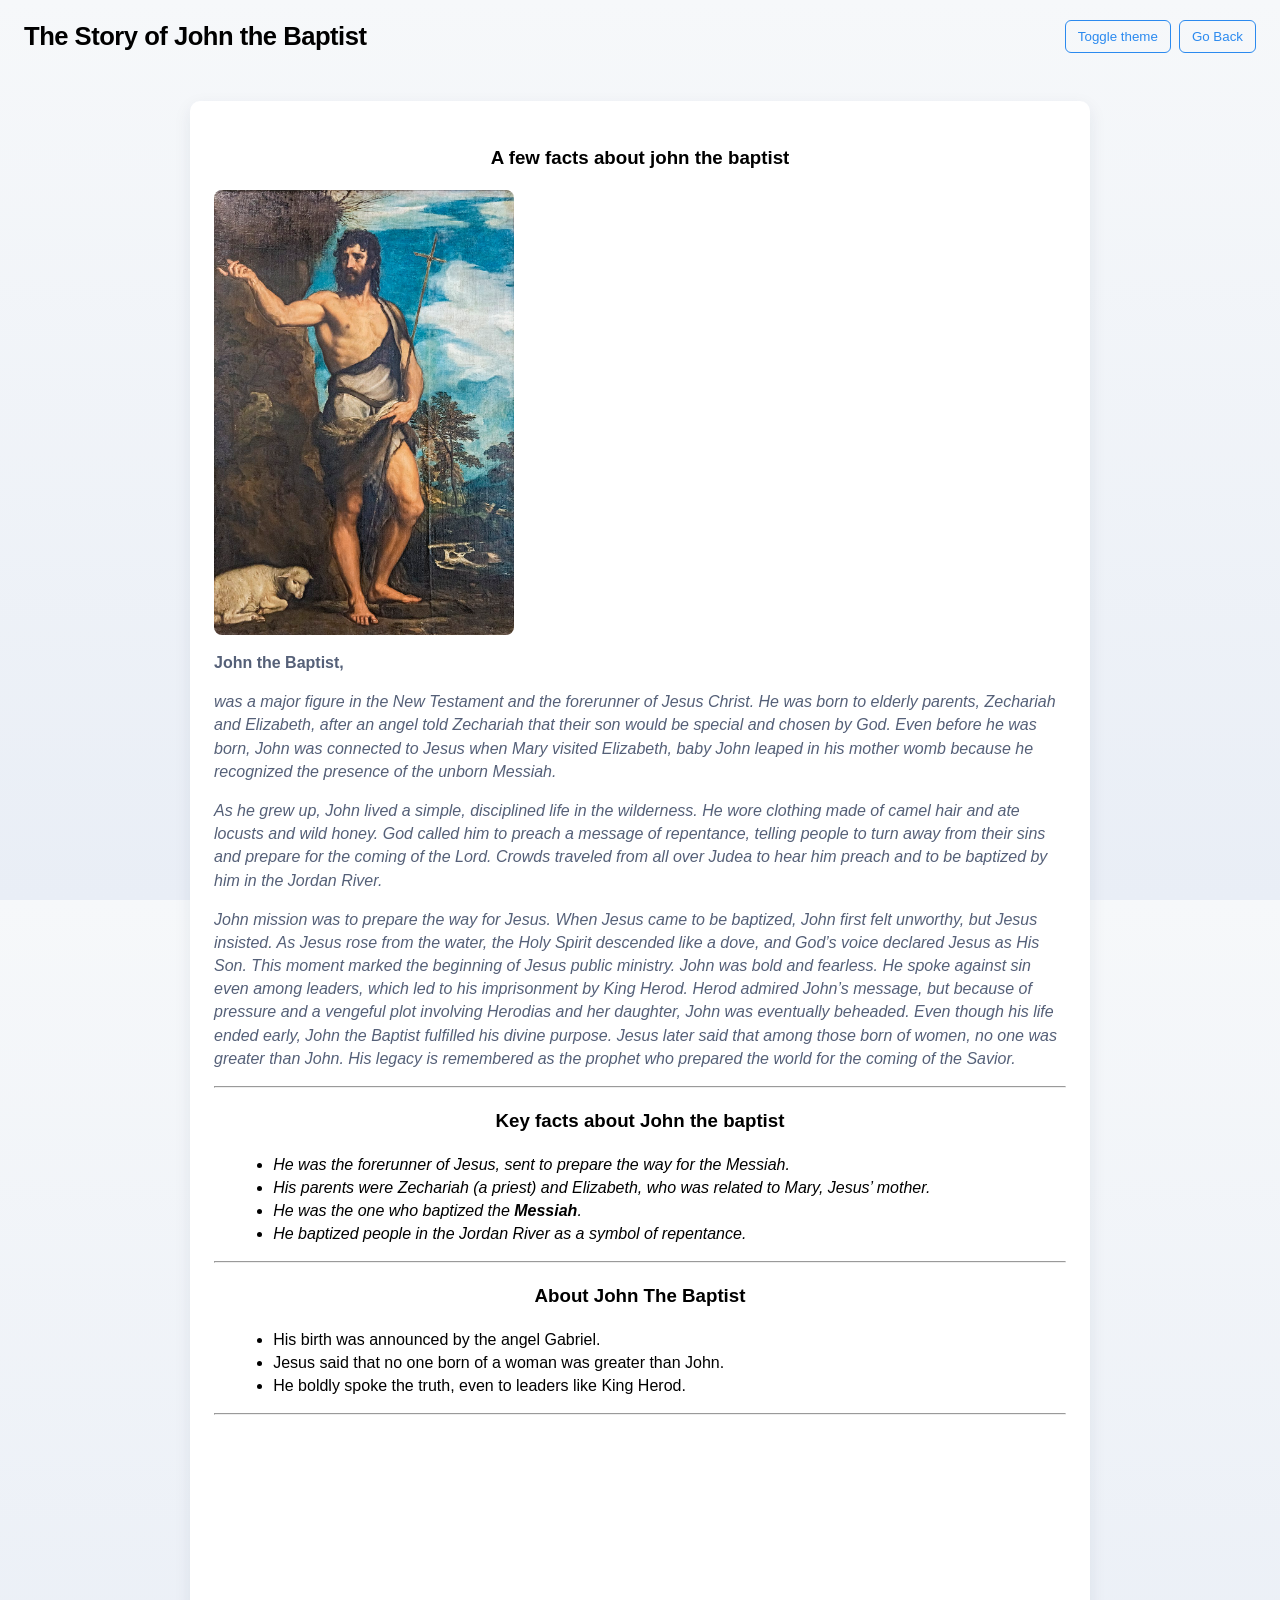
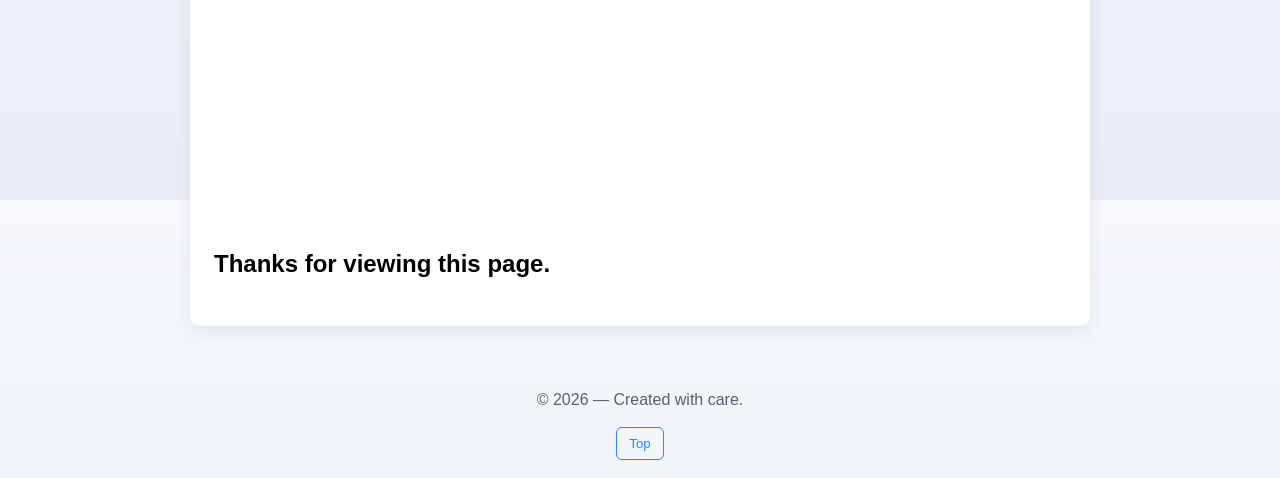
==== john/index.html @ d0eff681 "Updated all files" ====
<!doctype html>
<html>
<head>
 <title>John The Baptist</title>
 <meta charset="utf-8" />
 <meta http-equiv="Content-type" content="text/html; charset=utf-8" />
 <meta name="viewport" content="width=device-width, initial-scale=1" />
    <link rel="stylesheet" href="../css/styles.css" />
    <script src="../js/script.js" defer></script>

</head>
<style>
    #my-header {
        text-align:center;
    }
</style>
<body>    
<div class="site">
    <header class="site-header">
        <h1><b>The Story of John the Baptist</b></h1>
        <div class="header-actions">
            <button id="theme-toggle" aria-pressed="false">Toggle theme</button>
            <button id="theme-toggle" aria-pressed="false" onclick="window.history.back()">Go Back</button>
    </header>
    <main class="container">

    <a id="top"></a>

    <h3 id="my-header"><b>A few facts about john the baptist</b></h3>

    <img class="hero" src="/images/john.jpg" height="400" width="300" alt="John The Baptist" />
    <p><b> John the Baptist,</b></p> 
        <p><i> was a major figure in the New Testament and the forerunner of Jesus Christ.
             He was born to elderly parents, Zechariah and Elizabeth, 
             after an angel told Zechariah that their son would be special and chosen by God.
              Even before he was born, John was connected to Jesus when Mary visited Elizabeth, 
              baby John leaped in his mother womb because he recognized the presence of the unborn Messiah.</i></p>

        <p><i>As he grew up, John lived a simple, disciplined life in the wilderness. 
            He wore clothing made of camel hair and ate locusts and wild honey. 
            God called him to preach a message of repentance, 
            telling people to turn away from their sins and prepare for the coming of the Lord.
             Crowds traveled from all over Judea to hear him preach and to be baptized by him in the Jordan River.</i></p>

        <p><i>John mission was to prepare the way for Jesus.
             When Jesus came to be baptized, John first felt unworthy, 
             but Jesus insisted. As Jesus rose from the water, 
             the Holy Spirit descended like a dove, and God’s voice declared Jesus as His Son.
              This moment marked the beginning of Jesus public ministry.
             John was bold and fearless. He spoke against sin even among leaders,
              which led to his imprisonment by King Herod. Herod admired John’s message, 
              but because of pressure and a vengeful plot involving Herodias and her daughter, 
              John was eventually beheaded.
              Even though his life ended early, John the Baptist fulfilled his divine purpose. 
              <mark></mark>Jesus later said that among those born of women, no one was greater than John.</mark> 
              His legacy is remembered as the prophet who prepared the world for the coming of the Savior.</i></p>

             <hr />

        <h3 id="my-header"><b>Key facts about John the baptist</b></h3>
        
        <ul><i>
            <li>He was the forerunner of Jesus, sent to prepare the way for the Messiah.</li>
            <li>His parents were Zechariah (a priest) and Elizabeth, who was related to Mary, Jesus’ mother.</li>
            <li>He was the one who baptized the <strong>Messiah</strong>.</li>
            <li>He baptized people in the Jordan River as a symbol of repentance.</li>

        </i></ul>

        <hr />

        <h3 id="my-header"><b>About John The Baptist</b></h3>

        <ul>
            <li>His birth was announced by the angel Gabriel.</li>
            <li>Jesus said that no one born of a woman was greater than John.</li>
            <li>He boldly spoke the truth, even to leaders like King Herod.</li>

        </ul>

        <hr />


        <div class="video-wrap">
            <iframe width="560" height="315" src="https://www.youtube.com/embed/lchB_CEg5VI?si=3mkiPcetIg5Jiqg0" title="YouTube video player" frameborder="0" allow="accelerometer; autoplay; clipboard-write; encrypted-media; gyroscope; picture-in-picture; web-share" referrerpolicy="strict-origin-when-cross-origin" allowfullscreen></iframe>
        </div>

        <h2 class="thanks">Thanks for viewing this page.</h2>

    </main>

    <footer class="site-footer">
        <p>© <span id="year"></span> — Created with care.</p>
        <a class="back-top" href="#top"><button id="theme-toggle" aria-pressed="false" on click="displayResult()">Top</button></a>
    </footer>

</div>
</body>
</html>
---- css/styles.css ----
/* styles.css - simple modern styles with light/dark theme */
table,th,td,tr {
    border:1px solid black;
}

:root{
  --bg:#f6f8fa;
  --card:#ffffff;
  --text:black;
  --muted:#556078;
  --accent:#2b8aef;
  --radius:10px;
  --max-width:900px;
}
:root[data-theme='dark']{
  --bg:#0b1220;
  --card:#0f1724;
  --text:#e6eef8;
  --muted:#9fb3d6;
  --accent:#7fb4ff;
}
*{box-sizing:border-box}
html,body{height:100%}
body{
  margin:0;
  font-family: -apple-system, BlinkMacSystemFont, 'Segoe UI', Roboto, 'Helvetica Neue', Arial;
  background:linear-gradient(180deg,var(--bg),#e9eef6);
  color:var(--text);
  -webkit-font-smoothing:antialiased;
  -moz-osx-font-smoothing:grayscale;
  line-height:1.45;
}
.site{display:flex;flex-direction:column;min-height:100vh}
.container{max-width:var(--max-width);margin:28px auto;padding:24px;background:var(--card);border-radius:var(--radius);box-shadow:0 6px 18px rgba(11,37,73,0.08)}
.site-header{display:flex;align-items:center;justify-content:space-between;padding:18px 24px;background:transparent}
.site-header h1{margin:0;font-size:1.6rem;letter-spacing:-0.5px;}
.header-actions{display:flex;gap:8px;align-items:center}
#theme-toggle{background:transparent;border:1px solid var(--accent);color:var(--accent);padding:8px 12px;border-radius:6px;cursor:pointer}
#theme-toggle[aria-pressed='true']{background:var(--accent);color:white}
.hero{max-width:100%;height:auto;border-radius:8px;display:block;margin:12px 0}
h2,h3{color:var(--text)}
p{color:var(--muted)}
ul,ol{margin-left:1.2rem}
table{width:100%;border-collapse:collapse;margin-top:12px}
th,td{padding:10px;border-bottom:0px solid rgba(11,37,73,0.06);text-align:left}
th{background:transparent;color:var(--text)}
.learn-more input[type=submit],input[type=submit]{background:var(--accent);color:white;border:0;padding:10px 14px;border-radius:8px;cursor:pointer}
.video-wrap{margin:16px 0;max-width:100%;display:flex;justify-content:center}
.video-wrap iframe{width:100%;max-width:700px;height:400px;border-radius:8px}
.site-footer{margin-top:auto;padding:18px;text-align:center;color:var(--muted)}
.thanks{margin-top:16px}
/* responsive */
@media (max-width:720px){
  .container{margin:18px;padding:16px}
  .video-wrap iframe{height:220px}
}
/* small entrance animation */
.container{opacity:0;transform:translateY(8px);transition:opacity .45s ease,transform .45s ease}
body.is-ready .container{opacity:1;transform:none}

/* accessibility focus */
a:focus,button:focus,input:focus,textarea:focus{outline:3px solid rgba(43,138,239,0.18);outline-offset:2px}
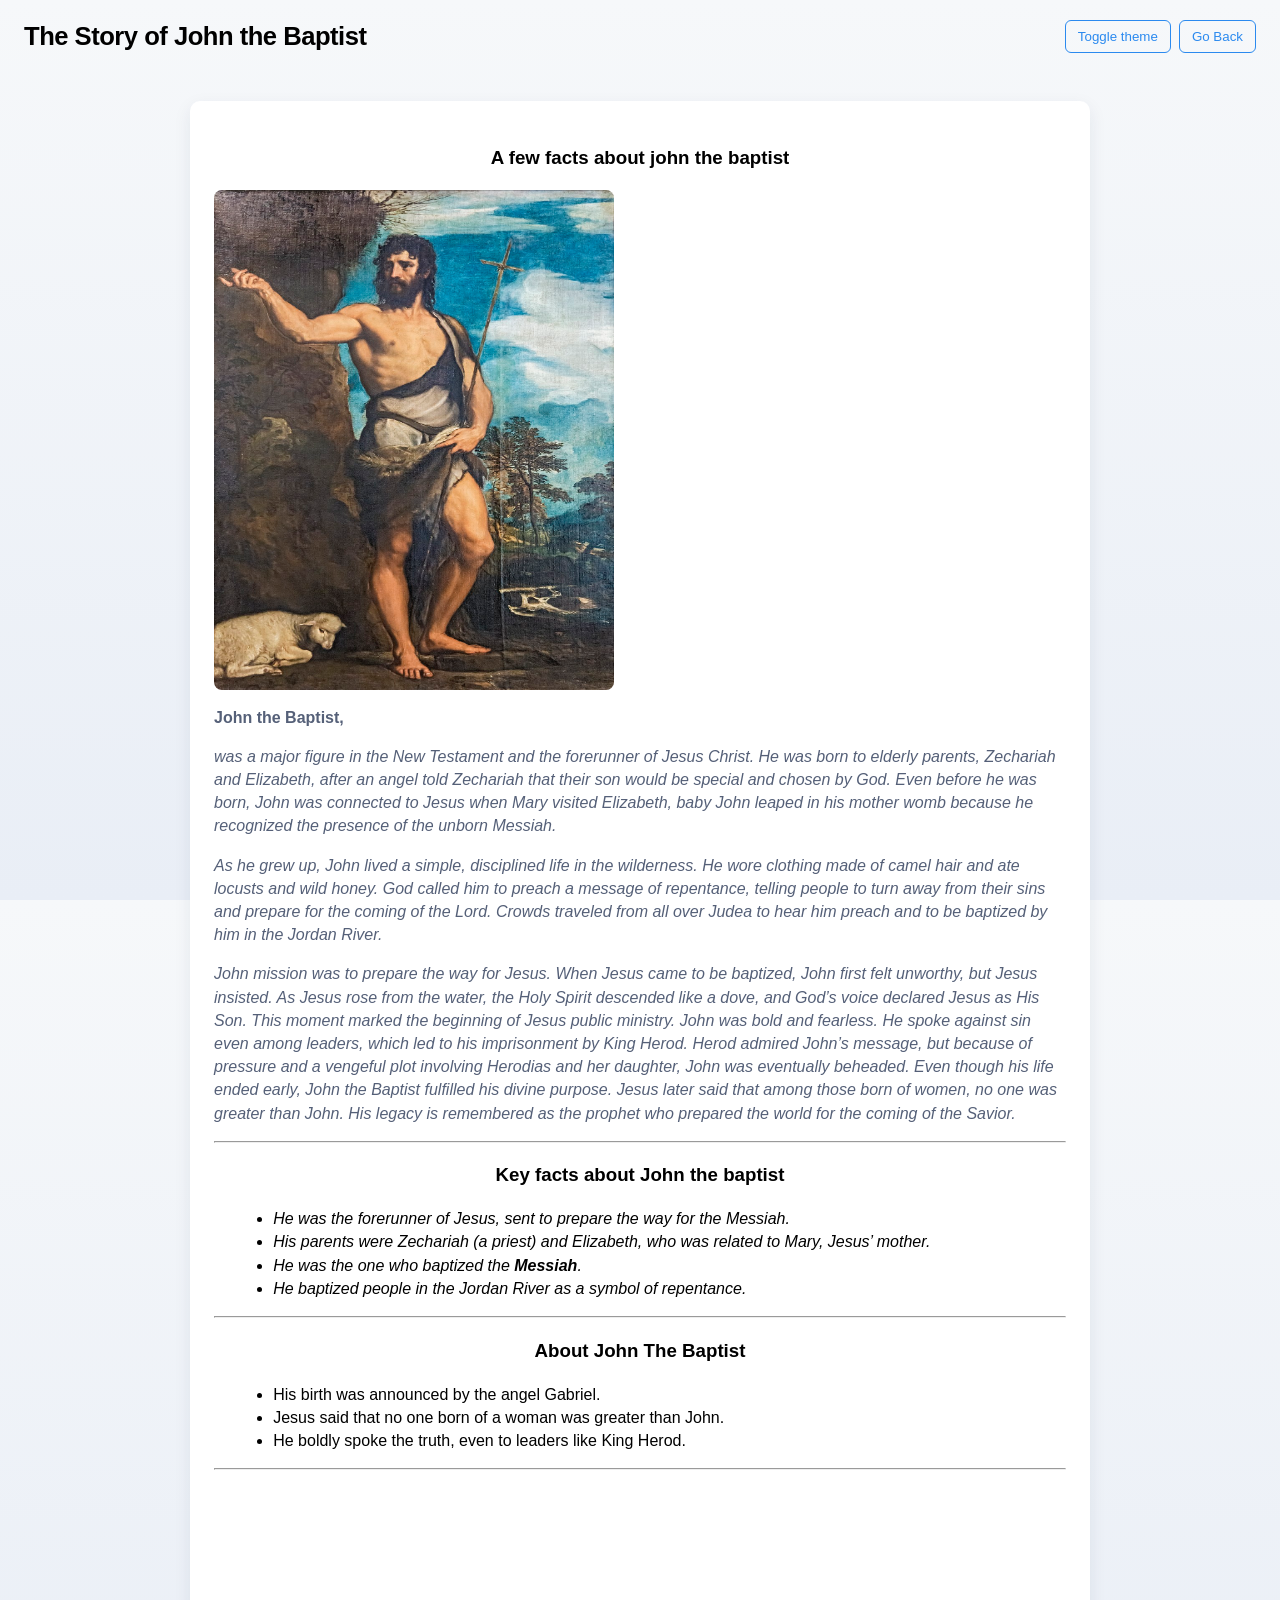
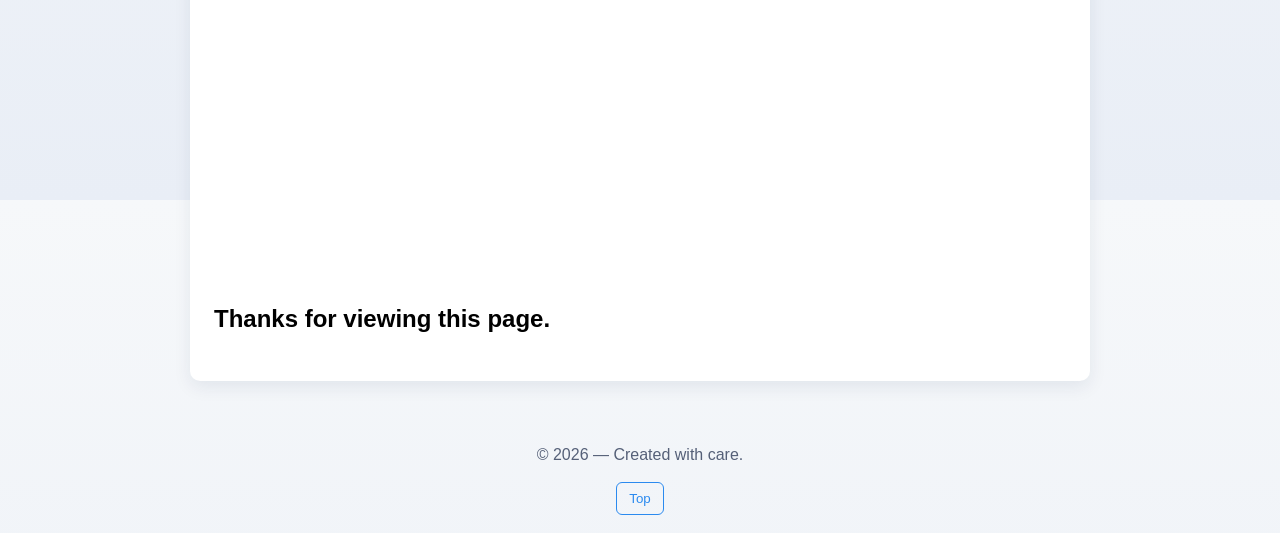
==== commit 2a06f9cd: "Update website files" ====
--- a/john/index.html
+++ b/john/index.html
@@ -1,99 +1,111 @@
 <!doctype html>
 <html>
-<head>
- <title>John The Baptist</title>
- <meta charset="utf-8" />
- <meta http-equiv="Content-type" content="text/html; charset=utf-8" />
- <meta name="viewport" content="width=device-width, initial-scale=1" />
-    <link rel="stylesheet" href="../css/styles.css" />
-    <script src="../js/script.js" defer></script>
 
-</head>
-<style>
-    #my-header {
-        text-align:center;
-    }
-</style>
-<body>    
-<div class="site">
-    <header class="site-header">
-        <h1><b>The Story of John the Baptist</b></h1>
-        <div class="header-actions">
-            <button id="theme-toggle" aria-pressed="false">Toggle theme</button>
-            <button id="theme-toggle" aria-pressed="false" onclick="window.history.back()">Go Back</button>
-    </header>
-    <main class="container">
+    <head>
+        <title>John The Baptist</title>
+        <meta charset="utf-8" />
+        <meta http-equiv="Content-type" content="text/html; charset=utf-8" />
+        <meta name="viewport" content="width=device-width, initial-scale=1" />
+        <link rel="stylesheet" href="../css/styles.css" />
+        <script src="../js/script.js" defer></script>
 
-    <a id="top"></a>
+    </head>
+    <style>
+        #my-header {
+            text-align: center;
+        }
+    </style>
 
-    <h3 id="my-header"><b>A few facts about john the baptist</b></h3>
+    <body>
+        <div class="site">
+            <header class="site-header">
+                <h1><b>The Story of John the Baptist</b></h1>
+                <div class="header-actions">
+                    <button id="theme-toggle" aria-pressed="false">Toggle theme</button>
+                    <button id="theme-toggle" aria-pressed="false" onclick="window.history.back()">Go Back</button>
+            </header>
+            <main class="container">
 
-    <img class="hero" src="/images/john.jpg" height="400" width="300" alt="John The Baptist" />
-    <p><b> John the Baptist,</b></p> 
-        <p><i> was a major figure in the New Testament and the forerunner of Jesus Christ.
-             He was born to elderly parents, Zechariah and Elizabeth, 
-             after an angel told Zechariah that their son would be special and chosen by God.
-              Even before he was born, John was connected to Jesus when Mary visited Elizabeth, 
-              baby John leaped in his mother womb because he recognized the presence of the unborn Messiah.</i></p>
+                <a id="top"></a>
 
-        <p><i>As he grew up, John lived a simple, disciplined life in the wilderness. 
-            He wore clothing made of camel hair and ate locusts and wild honey. 
-            God called him to preach a message of repentance, 
-            telling people to turn away from their sins and prepare for the coming of the Lord.
-             Crowds traveled from all over Judea to hear him preach and to be baptized by him in the Jordan River.</i></p>
+                <h3 id="my-header"><b>A few facts about john the baptist</b></h3>
 
-        <p><i>John mission was to prepare the way for Jesus.
-             When Jesus came to be baptized, John first felt unworthy, 
-             but Jesus insisted. As Jesus rose from the water, 
-             the Holy Spirit descended like a dove, and God’s voice declared Jesus as His Son.
-              This moment marked the beginning of Jesus public ministry.
-             John was bold and fearless. He spoke against sin even among leaders,
-              which led to his imprisonment by King Herod. Herod admired John’s message, 
-              but because of pressure and a vengeful plot involving Herodias and her daughter, 
-              John was eventually beheaded.
-              Even though his life ended early, John the Baptist fulfilled his divine purpose. 
-              <mark></mark>Jesus later said that among those born of women, no one was greater than John.</mark> 
-              His legacy is remembered as the prophet who prepared the world for the coming of the Savior.</i></p>
+                <img class="hero" src="../images/john.jpg" height="400" width="300" alt="John The Baptist" />
+                <p><b> John the Baptist,</b></p>
+                <p><i> was a major figure in the New Testament and the forerunner of Jesus Christ.
+                        He was born to elderly parents, Zechariah and Elizabeth,
+                        after an angel told Zechariah that their son would be special and chosen by God.
+                        Even before he was born, John was connected to Jesus when Mary visited Elizabeth,
+                        baby John leaped in his mother womb because he recognized the presence of the unborn
+                        Messiah.</i></p>
 
-             <hr />
+                <p><i>As he grew up, John lived a simple, disciplined life in the wilderness.
+                        He wore clothing made of camel hair and ate locusts and wild honey.
+                        God called him to preach a message of repentance,
+                        telling people to turn away from their sins and prepare for the coming of the Lord.
+                        Crowds traveled from all over Judea to hear him preach and to be baptized by him in the Jordan
+                        River.</i></p>
 
-        <h3 id="my-header"><b>Key facts about John the baptist</b></h3>
-        
-        <ul><i>
-            <li>He was the forerunner of Jesus, sent to prepare the way for the Messiah.</li>
-            <li>His parents were Zechariah (a priest) and Elizabeth, who was related to Mary, Jesus’ mother.</li>
-            <li>He was the one who baptized the <strong>Messiah</strong>.</li>
-            <li>He baptized people in the Jordan River as a symbol of repentance.</li>
+                <p><i>John mission was to prepare the way for Jesus.
+                        When Jesus came to be baptized, John first felt unworthy,
+                        but Jesus insisted. As Jesus rose from the water,
+                        the Holy Spirit descended like a dove, and God’s voice declared Jesus as His Son.
+                        This moment marked the beginning of Jesus public ministry.
+                        John was bold and fearless. He spoke against sin even among leaders,
+                        which led to his imprisonment by King Herod. Herod admired John’s message,
+                        but because of pressure and a vengeful plot involving Herodias and her daughter,
+                        John was eventually beheaded.
+                        Even though his life ended early, John the Baptist fulfilled his divine purpose.
+                        <mark></mark>Jesus later said that among those born of women, no one was greater than
+                        John.</mark>
+                        His legacy is remembered as the prophet who prepared the world for the coming of the Savior.</i>
+                </p>
 
-        </i></ul>
+                <hr />
 
-        <hr />
+                <h3 id="my-header"><b>Key facts about John the baptist</b></h3>
 
-        <h3 id="my-header"><b>About John The Baptist</b></h3>
+                <ul><i>
+                        <li>He was the forerunner of Jesus, sent to prepare the way for the Messiah.</li>
+                        <li>His parents were Zechariah (a priest) and Elizabeth, who was related to Mary, Jesus’ mother.
+                        </li>
+                        <li>He was the one who baptized the <strong>Messiah</strong>.</li>
+                        <li>He baptized people in the Jordan River as a symbol of repentance.</li>
 
-        <ul>
-            <li>His birth was announced by the angel Gabriel.</li>
-            <li>Jesus said that no one born of a woman was greater than John.</li>
-            <li>He boldly spoke the truth, even to leaders like King Herod.</li>
+                    </i></ul>
 
-        </ul>
+                <hr />
 
-        <hr />
+                <h3 id="my-header"><b>About John The Baptist</b></h3>
+
+                <ul>
+                    <li>His birth was announced by the angel Gabriel.</li>
+                    <li>Jesus said that no one born of a woman was greater than John.</li>
+                    <li>He boldly spoke the truth, even to leaders like King Herod.</li>
+
+                </ul>
+
+                <hr />
 
 
-        <div class="video-wrap">
-            <iframe width="560" height="315" src="https://www.youtube.com/embed/lchB_CEg5VI?si=3mkiPcetIg5Jiqg0" title="YouTube video player" frameborder="0" allow="accelerometer; autoplay; clipboard-write; encrypted-media; gyroscope; picture-in-picture; web-share" referrerpolicy="strict-origin-when-cross-origin" allowfullscreen></iframe>
+                <div class="video-wrap">
+                    <iframe width="560" height="315" src="https://www.youtube.com/embed/lchB_CEg5VI?si=3mkiPcetIg5Jiqg0"
+                        title="YouTube video player" frameborder="0"
+                        allow="accelerometer; autoplay; clipboard-write; encrypted-media; gyroscope; picture-in-picture; web-share"
+                        referrerpolicy="strict-origin-when-cross-origin" allowfullscreen></iframe>
+                </div>
+
+                <h2 class="thanks">Thanks for viewing this page.</h2>
+
+            </main>
+
+            <footer class="site-footer">
+                <p>© <span id="year"></span> — Created with care.</p>
+                <a class="back-top" href="#top"><button id="theme-toggle" aria-pressed="false" on
+                        click="displayResult()">Top</button></a>
+            </footer>
+
         </div>
+    </body>
 
-        <h2 class="thanks">Thanks for viewing this page.</h2>
-
-    </main>
-
-    <footer class="site-footer">
-        <p>© <span id="year"></span> — Created with care.</p>
-        <a class="back-top" href="#top"><button id="theme-toggle" aria-pressed="false" on click="displayResult()">Top</button></a>
-    </footer>
-
-</div>
-</body>
-</html>
+</html>
--- a/css/styles.css
+++ b/css/styles.css
@@ -37,7 +37,7 @@
 .header-actions{display:flex;gap:8px;align-items:center}
 #theme-toggle{background:transparent;border:1px solid var(--accent);color:var(--accent);padding:8px 12px;border-radius:6px;cursor:pointer}
 #theme-toggle[aria-pressed='true']{background:var(--accent);color:white}
-.hero{max-width:100%;height:auto;border-radius:8px;display:block;margin:12px 0}
+.hero{width:400px;height:500px;border-radius:8px;display:block;margin:12px 0}
 h2,h3{color:var(--text)}
 p{color:var(--muted)}
 ul,ol{margin-left:1.2rem}
